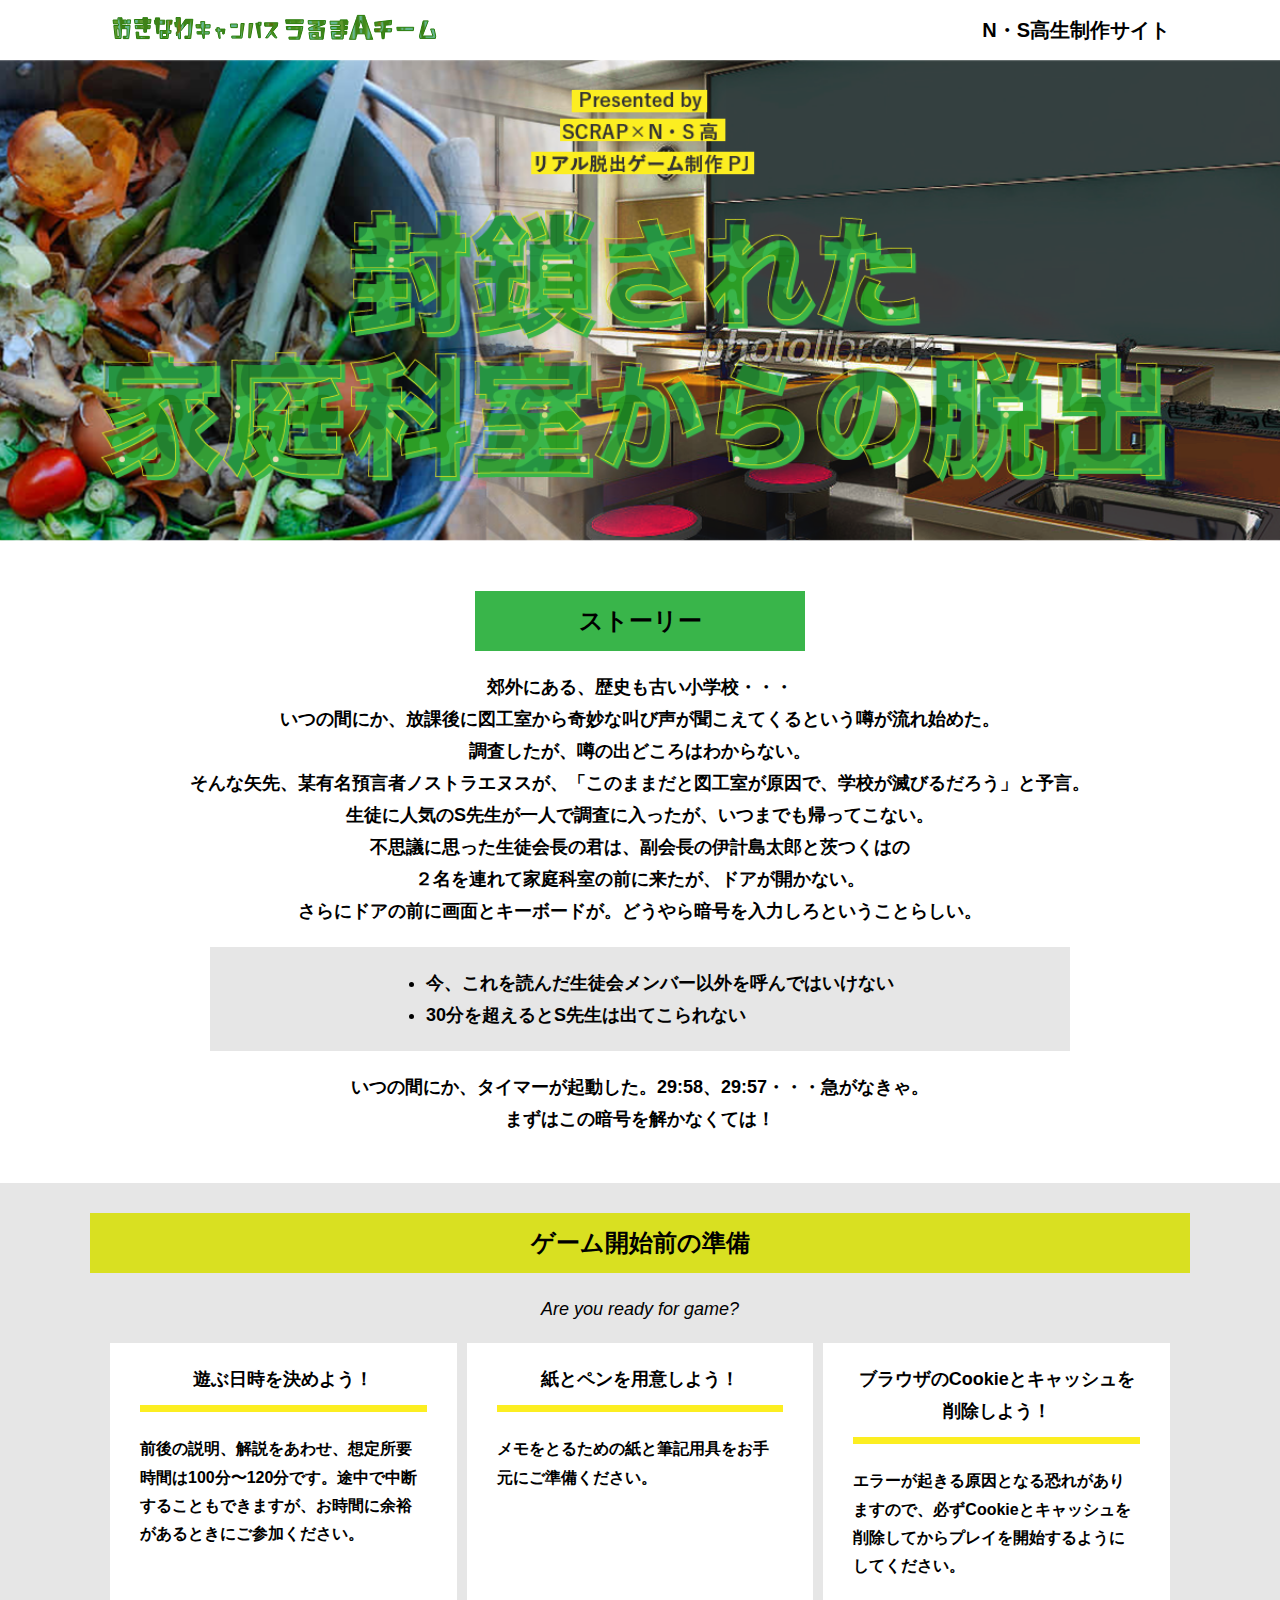
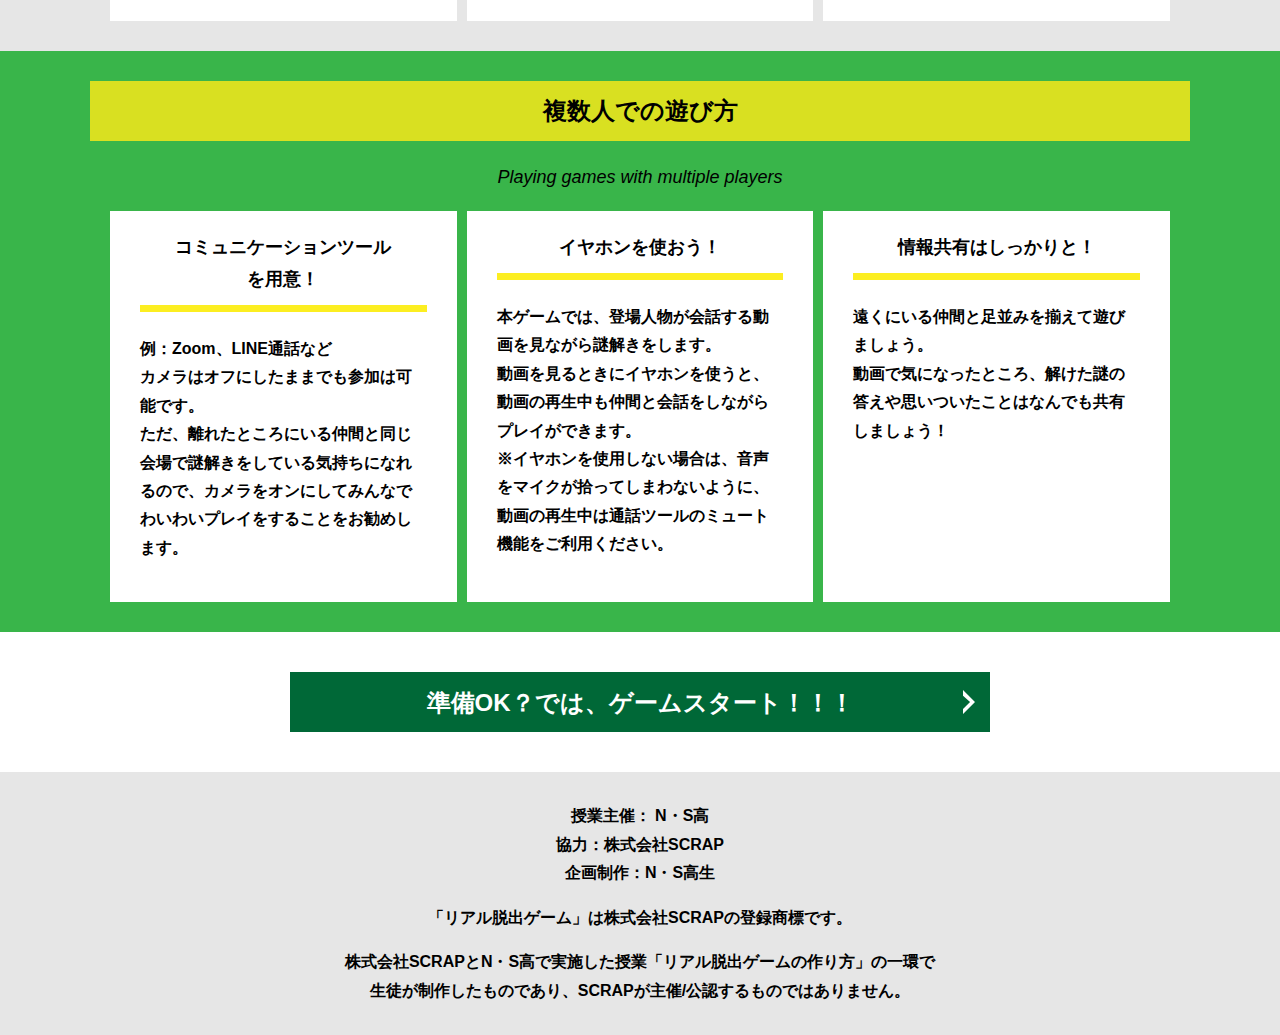
==== index.html @ eec05d44 "Update index.html" ====
<!DOCTYPE html>
<html lang="ja">
<head>
  <meta charset="UTF-8">
  <meta http-equiv="X-UA-Compatible" content="IE=edge">
  <meta name="viewport" content="width=device-width, initial-scale=1.0">
  <title>封鎖された家庭科室からの脱出 │ Project N</title>
  <link rel="stylesheet" href="assets/css/normalize.css">
  <link rel="stylesheet" href="assets/css/style.css">
</head>
<body>
  <svg width="0" height="0" class="hidden">
    <symbol xmlns="http://www.w3.org/2000/svg" viewBox="0 0 12.47 24.94" id="arrow" class="arrow_svg">
      <title>arrow</title>
      <polygon points="0 24.94 0 19.66 7.35 12.47 0 5.92 0 0 12.47 12.47 0 24.94"/>
    </symbol>
  </svg>
  <header class="header">
    <div class="container">
      <div class="header__logo"><img src="assets/images/logo.svg" alt="チームロゴ"></div>
      <div class="header__name">N・S高生制作サイト</div>
    </div>
  </header>
  <main class="main index-page">
    <!-- タイトルエリア　ここから -->
    <h1 class="main-title"><img src="assets/images/top-image.png" alt="Presented by SCRAP×N・S高リアル脱出ゲーム制作PJ 封鎖された家庭科室からの脱出"></h1>
    <!-- タイトルエリア　ここまで -->
    <section class="section section--story">
      <div class="container">
        <h2 class="section-title section-title--keycolor section-title--story">ストーリー</h2>
        <div class="story">
          <p class="text-center">郊外にある、歴史も古い小学校・・・<br>
            いつの間にか、放課後に図工室から奇妙な叫び声が聞こえてくるという噂が流れ始めた。<br>
            調査したが、噂の出どころはわからない。<br>
            そんな矢先、某有名預言者ノストラエヌスが、「このままだと図工室が原因で、学校が滅びるだろう」と予言。<br>
            生徒に人気のS先生が一人で調査に入ったが、いつまでも帰ってこない。<br>
            不思議に思った生徒会長の君は、副会長の伊計島太郎と茨つくはの<br>
            ２名を連れて家庭科室の前に来たが、ドアが開かない。<br>
            さらにドアの前に画面とキーボードが。どうやら暗号を入力しろということらしい。</p>
          <div class="story__note__outer bg-color--gray">
            <ul class="story__note">
              <li>今、これを読んだ生徒会メンバー以外を呼んではいけない</li>
              <li>30分を超えるとS先生は出てこられない</li>
            </ul>
          </div>
          <p class="text-center">いつの間にか、タイマーが起動した。29:58、29:57・・・急がなきゃ。<br>
            まずはこの暗号を解かなくては！</p>
        </div>
      </div>
    </section>
    <section class="section bg-color--gray">
      <div class="container">
        <h2 class="section-title">ゲーム開始前の準備</h2>
        <p class="font-eng text-center">Are you ready for game?</p>
        <!--
          class名"row"内のclass名"column"が横並びになります。
          改行する場合は以下のように追加してください。
          <div class="row">
            <div class="column">
              ～ 内容 ～
            </div>
          </div>
        -->
        <div class="row">
          <div class="column">
            <div class="card">
              <h3 class="card__title">遊ぶ日時を決めよう！</h3>
              <p class="card__content">前後の説明、解説をあわせ、想定所要時間は100分〜120分です。途中で中断することもできますが、お時間に余裕があるときにご参加ください。</p>
            </div>
          </div>
          <div class="column">
            <div class="card">
              <h3 class="card__title">紙とペンを用意しよう！</h3>
              <p class="card__content">メモをとるための紙と筆記用具をお手元にご準備ください。</p>
            </div>
          </div>
          <div class="column">
            <div class="card">
              <h3 class="card__title">ブラウザのCookieとキャッシュを<br>削除しよう！</h3>
              <p class="card__content">エラーが起きる原因となる恐れがありますので、必ずCookieとキャッシュを削除してからプレイを開始するようにしてください。</p>
            </div>
          </div>
        </div>
      </div>
    </section>
    <section class="section bg-color--keycolor">
      <div class="container">
        <h2 class="section-title">複数人での遊び方</h2>
        <p class="font-eng text-center">Playing games with multiple players</p>
        <div class="row">
          <div class="column">
            <div class="card">
              <h3 class="card__title">コミュニケーションツール<br>を用意！</h3>
              <p class="card__content">例：Zoom、LINE通話など<br>
                カメラはオフにしたままでも参加は可能です。<br>
                ただ、離れたところにいる仲間と同じ会場で謎解きをしている気持ちになれるので、カメラをオンにしてみんなでわいわいプレイをすることをお勧めします。</p>
            </div>
          </div>
          <div class="column">
            <div class="card">
              <h3 class="card__title">イヤホンを使おう！</h3>
              <p class="card__content">本ゲームでは、登場人物が会話する動画を見ながら謎解きをします。<br>
                動画を見るときにイヤホンを使うと、動画の再生中も仲間と会話をしながらプレイができます。<br>
                ※イヤホンを使用しない場合は、音声をマイクが拾ってしまわないように、動画の再生中は通話ツールのミュート機能をご利用ください。</p>
            </div>
          </div>
          <div class="column">
            <div class="card">
              <h3 class="card__title">情報共有はしっかりと！</h3>
              <p class="card__content">遠くにいる仲間と足並みを揃えて遊びましょう。<br>
                動画で気になったところ、解けた謎の答えや思いついたことはなんでも共有しましょう！</p>
            </div>
          </div>
        </div>
      </div>
    </section>
    <section class="section">
      <div class="container">
        <a class="btn" href="main.html">準備OK？では、ゲームスタート！！！<svg class="btn__arrow"><use xlink:href="#arrow"></use></svg></a>
      </div>
    </section>
  </main>
  <footer class="footer section bg-color--gray">
    <div class="container">
      <p class="text-center">授業主催： N・S高<br>協力：株式会社SCRAP<br>企画制作：N・S高生</p>
      <p class="text-center">「リアル脱出ゲーム」は株式会社SCRAPの登録商標です。</p>
      <p class="text-center">株式会社SCRAPとN・S高で実施した授業「リアル脱出ゲームの作り方」の一環で<br>生徒が制作したものであり、SCRAPが主催/公認するものではありません。</p>
    </div>
  </footer>
</body>
</html>
---- assets/css/style.css ----
@charset "UTF-8";
/****************************
 * 共通CSSのテンプレートです。
*****************************/
*,
*::before,
*::after {
  -webkit-box-sizing: border-box;
          box-sizing: border-box;
}

html {
  font-size: 18px;
  -webkit-box-sizing: border-box;
          box-sizing: border-box;
}

body {
  overflow-x: hidden;
  font-family: "游ゴシック体", "Yu Gothic", YuGothic, "ヒラギノ角ゴ Pro", "Hiragino Kaku Gothic Pro", "メイリオ", "Meiryo", sans-serif;
  font-size: 18px;
  line-height: 1.77778;
  font-weight: bold;
  text-decoration: none;
  border: none;
  list-style: none;
  color: #000;
  margin: 0;
}

img {
  width: 100%;
}

figure {
  margin: 0;
}

figcaption {
  margin-top: 30px;
  font-size: 14px;
}

@media screen and (max-width: 767px) {
  figcaption {
    font-size: 13px;
  }
}

input[type=text] {
  font-size: 18px;
  border: none;
  padding: 25px 35px;
  display: block;
  margin: 0 auto;
  max-width: 580px;
  width: 100%;
}

::-webkit-input-placeholder {
  color: #999;
}

:-ms-input-placeholder {
  color: #999;
}

::-ms-input-placeholder {
  color: #999;
}

::placeholder {
  color: #999;
}

button {
  cursor: pointer;
  display: block;
  border: none;
  margin: 0 auto;
  background-color: #006837;
  color: #fff;
  width: 287px;
  height: 55px;
}

/*******************
* Layout
*******************/
.section {
  padding-top: 30px;
  padding-bottom: 30px;
}

.section--clear {
  /* ステージクリア画面 */
  position: fixed;
  display: none;
  /* 読み込み時に一瞬表示されるのを防ぐ */
  -webkit-box-pack: center;
      -ms-flex-pack: center;
          justify-content: center;
  -webkit-box-align: center;
      -ms-flex-align: center;
          align-items: center;
  top: 0;
  bottom: 0;
  left: 0;
  right: 0;
  z-index: 200;
}

.section--clear.isClear {
  display: -webkit-box;
  display: -ms-flexbox;
  display: flex;
}

.container {
  width: 1100px;
  padding-left: 20px;
  padding-right: 20px;
  margin: 0 auto;
}

@media screen and (max-width: 1100px) {
  .container {
    width: calc(100% - 40px);
  }
}

.row {
  display: -webkit-box;
  display: -ms-flexbox;
  display: flex;
  -ms-flex-line-pack: stretch;
      align-content: stretch;
  gap: 10px;
}

.row + .row {
  margin-top: 20px;
}

.column {
  width: 100%;
}

.card {
  background-color: #fff;
  margin-bottom: 20px;
  height: 100%;
}

.card__title {
  font-size: 18px;
  text-align: center;
  margin: 0;
  padding: 20px 30px;
  position: relative;
  cursor: pointer;
}

.card__content {
  -webkit-transition: all 0.3s;
  transition: all 0.3s;
  font-size: 16px;
  padding: 20px 30px;
  margin: 0;
  position: relative;
}

.card__content::before {
  display: block;
  content: '';
  width: calc(100% - 60px);
  height: 7px;
  background-color: #fcee21;
  position: absolute;
  top: -10px;
  left: 30px;
}

.hint-page .card {
  height: auto;
}

.hint-page .card__content {
  display: none;
  text-align: center;
}

.hint-page .card__arrow {
  position: absolute;
  top: calc(50% - 12px);
  right: 45px;
  -webkit-transform: rotate(90deg);
          transform: rotate(90deg);
  -webkit-transition: all 0.3s;
  transition: all 0.3s;
  fill: #009245;
  width: 12px;
  height: 24px;
}

.hint-page .card.is-open .card__content {
  display: block;
}

.hint-page .card.is-open .card__arrow {
  -webkit-transform: rotate(-90deg);
          transform: rotate(-90deg);
}

.box {
  padding: 35px 30px;
}

.youtube {
  position: relative;
  width: 100%;
  padding-top: 56.25%;
}

.youtube iframe {
  position: absolute;
  top: 0;
  left: 0;
  width: 100%;
  height: 100%;
}

.youtube__container {
  max-width: 800px;
  margin: 0 auto;
}

/*********************
* Color
*********************/
.bg-color--keycolor {
  background-color: #39b54a;
}

.bg-color--subcolor {
  background-color: #d9e021;
}

.bg-color--gray {
  background-color: #e6e6e6;
}

/*********************
* title
**********************/
.main-title {
  margin: 0;
}

.sub-title {
  text-align: center;
  font-size: 18px;
  line-height: 1.66667;
}

.sub-title__bg {
  background-color: #fcee21;
  padding-left: 1rem;
  padding-right: 1rem;
}

.section-title {
  font-size: 24px;
  line-height: 1.75;
  text-align: center;
  padding: 9px 20px;
  background-color: #d9e021;
  margin: 0 -20px 20px -20px;
}

.section-title__stage {
  display: inline-block;
  margin-right: 2rem;
}

.section-title--keycolorlight {
  background-color: #8cc63f;
}

.section-title--keycolorlight .section-title__stage {
  color: #fff;
}

.section-title--keycolor {
  background-color: #39b54a;
}

.section-title--story {
  width: 330px;
  margin: 0 auto 20px;
}

.section-title--border {
  position: relative;
  font-size: 30px;
  text-align: center;
  line-height: 1.06667;
  margin: 0;
  padding-bottom: 15px;
  color: #006837;
}

.section-title--border::after {
  position: absolute;
  bottom: 0;
  left: calc(50% - 95px);
  display: block;
  content: '';
  background-color: #fff;
  height: 2.6px;
  width: 190px;
}

/******************
* text
******************/
.font-eng {
  font-style: italic;
  font-weight: normal;
}

/*************************
* Button
*************************/
.btn {
  display: block;
  text-decoration: none;
  cursor: pointer;
  background-color: #006837;
  color: #fff;
  font-size: 24px;
  line-height: 1.54167;
  text-align: center;
  padding: 11.5px;
  width: calc(100% - 40px);
  max-width: 700px;
  margin: 10px auto;
  position: relative;
}

.btn:hover {
  opacity: 0.7;
}

.btn__arrow {
  position: absolute;
  top: calc(50% - 12px);
  right: 15px;
  fill: #fff;
  width: 12px;
  height: 24px;
}

/****************
* header
*****************/
.header {
  background-color: #fff;
  height: 60px;
}

.header .container {
  display: -webkit-box;
  display: -ms-flexbox;
  display: flex;
  -webkit-box-pack: justify;
      -ms-flex-pack: justify;
          justify-content: space-between;
  -webkit-box-align: center;
      -ms-flex-align: center;
          align-items: center;
  height: 100%;
}

.header__logo {
  width: 330px;
  height: 42px;
}

.header__name {
  font-size: 20px;
  line-height: 1.1;
}

.footer {
  font-size: 16px;
}

.footer p:first-child {
  margin-top: 0;
}

.footer p:last-child {
  margin-bottom: 0;
}

/********************
* main
********************/
.story__note {
  margin: 0;
}

.story__note__outer {
  width: 860px;
  display: -webkit-box;
  display: -ms-flexbox;
  display: flex;
  padding: 20px;
  margin: 20px auto;
  -webkit-box-pack: center;
      -ms-flex-pack: center;
          justify-content: center;
}

@media screen and (max-width: 940px) {
  .story__note__outer {
    width: 100%;
  }
}

.stage-column__container + .stage-column__container {
  border-top: 2px solid #fff;
}

.answer {
  font-size: 18px;
  margin-bottom: 20px;
  line-height: 80px;
  word-spacing: 20px;
}

.err-message {
  color: #c1272d;
  font-size: 18px;
  text-align: center;
}

.link-hint {
  text-align: center;
  display: block;
  margin-top: 20px;
}

.clear-message {
  background-color: #d9e021;
  padding: 30px 30px 60px;
  position: relative;
}

.clear-message__title {
  position: relative;
  display: block;
  text-align: center;
  color: #006837;
  font-size: 30px;
  padding-bottom: 10px;
  margin-bottom: 35px;
}

.clear-message__title::after {
  content: '';
  position: absolute;
  display: block;
  width: 183px;
  height: 2px;
  background-color: #fff;
  bottom: 0;
  left: calc(50% - (183px/2));
}

.clear-message__content {
  text-align: center;
}

.clear-message__btn {
  position: absolute;
  bottom: -30px;
  left: calc(50% - 144px);
  width: 288px;
  margin: 0;
}

/********************
* Utility
********************/
.text-center {
  text-align: center;
}

.text-left {
  text-align: left;
}

.text-right {
  text-align: right;
}

.hidden {
  display: none;
}
/*# sourceMappingURL=style.css.map */
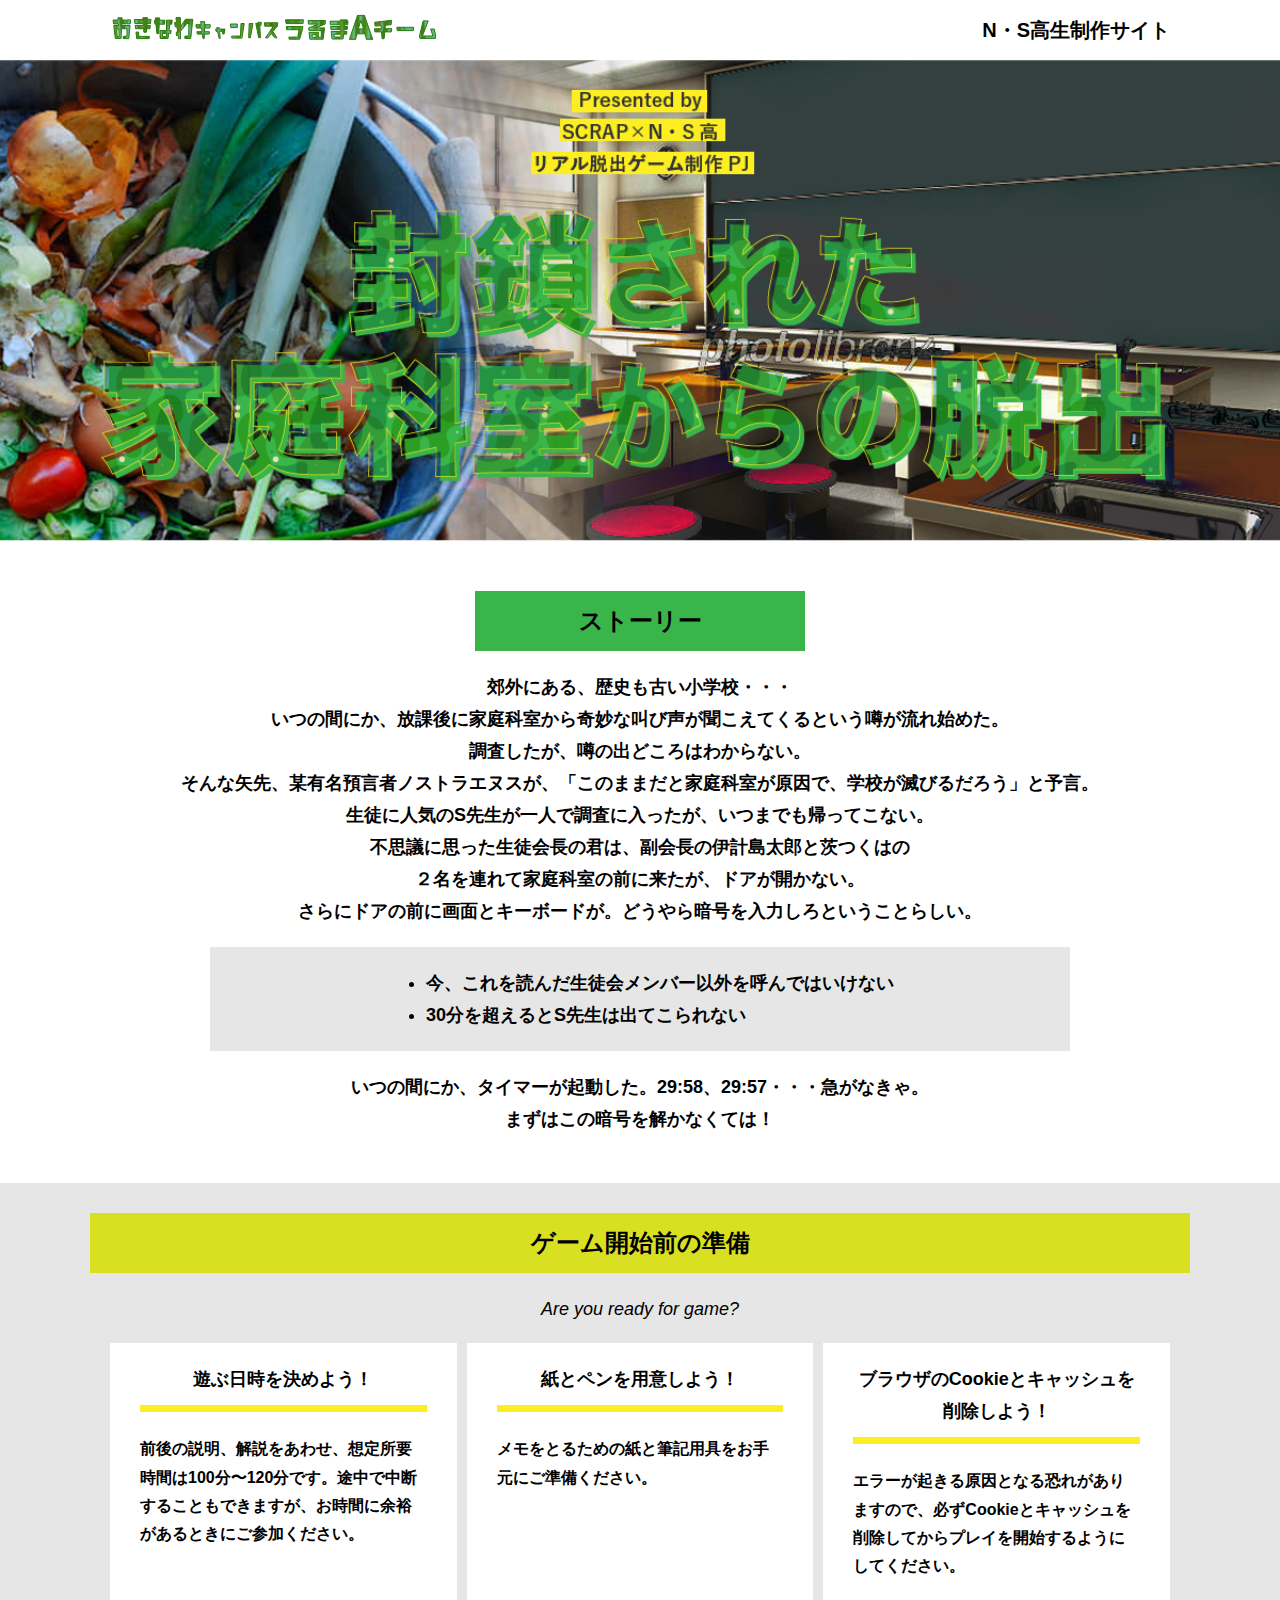
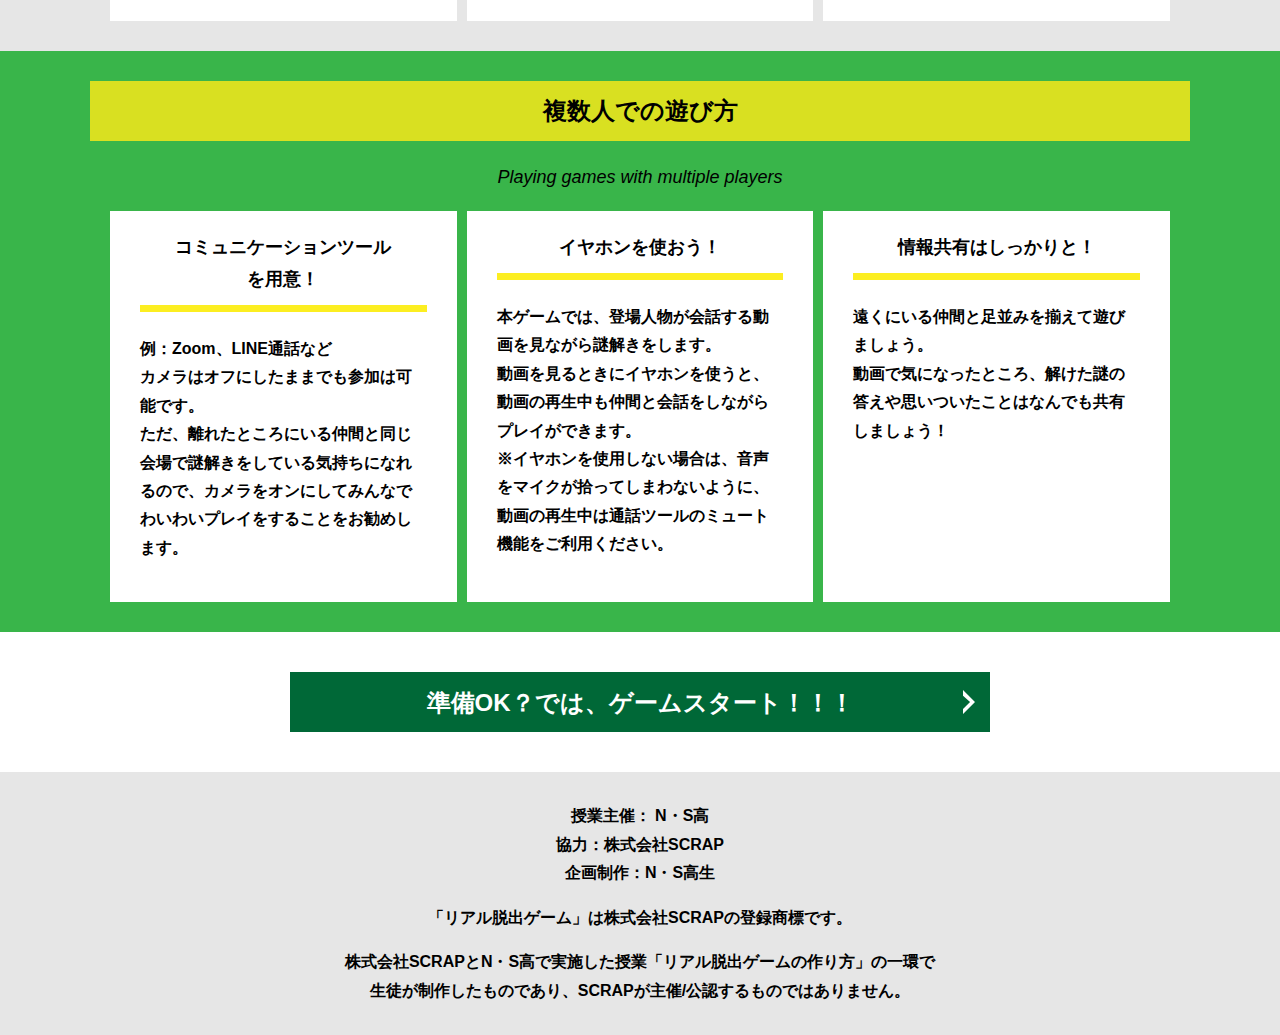
==== commit 5eb6c4a2: "Update index.html" ====
--- a/index.html
+++ b/index.html
@@ -4,7 +4,7 @@
   <meta charset="UTF-8">
   <meta http-equiv="X-UA-Compatible" content="IE=edge">
   <meta name="viewport" content="width=device-width, initial-scale=1.0">
-  <title>封鎖された家庭科室からの脱出 │ Project N</title>
+  <title>封鎖された家庭科室からの脱出 〜君は迷館の鍵を見つけられるのか〜│ Project N</title>
   <link rel="stylesheet" href="assets/css/normalize.css">
   <link rel="stylesheet" href="assets/css/style.css">
 </head>
@@ -30,9 +30,9 @@
         <h2 class="section-title section-title--keycolor section-title--story">ストーリー</h2>
         <div class="story">
           <p class="text-center">郊外にある、歴史も古い小学校・・・<br>
-            いつの間にか、放課後に図工室から奇妙な叫び声が聞こえてくるという噂が流れ始めた。<br>
+            いつの間にか、放課後に家庭科室から奇妙な叫び声が聞こえてくるという噂が流れ始めた。<br>
             調査したが、噂の出どころはわからない。<br>
-            そんな矢先、某有名預言者ノストラエヌスが、「このままだと図工室が原因で、学校が滅びるだろう」と予言。<br>
+            そんな矢先、某有名預言者ノストラエヌスが、「このままだと家庭科室が原因で、学校が滅びるだろう」と予言。<br>
             生徒に人気のS先生が一人で調査に入ったが、いつまでも帰ってこない。<br>
             不思議に思った生徒会長の君は、副会長の伊計島太郎と茨つくはの<br>
             ２名を連れて家庭科室の前に来たが、ドアが開かない。<br>
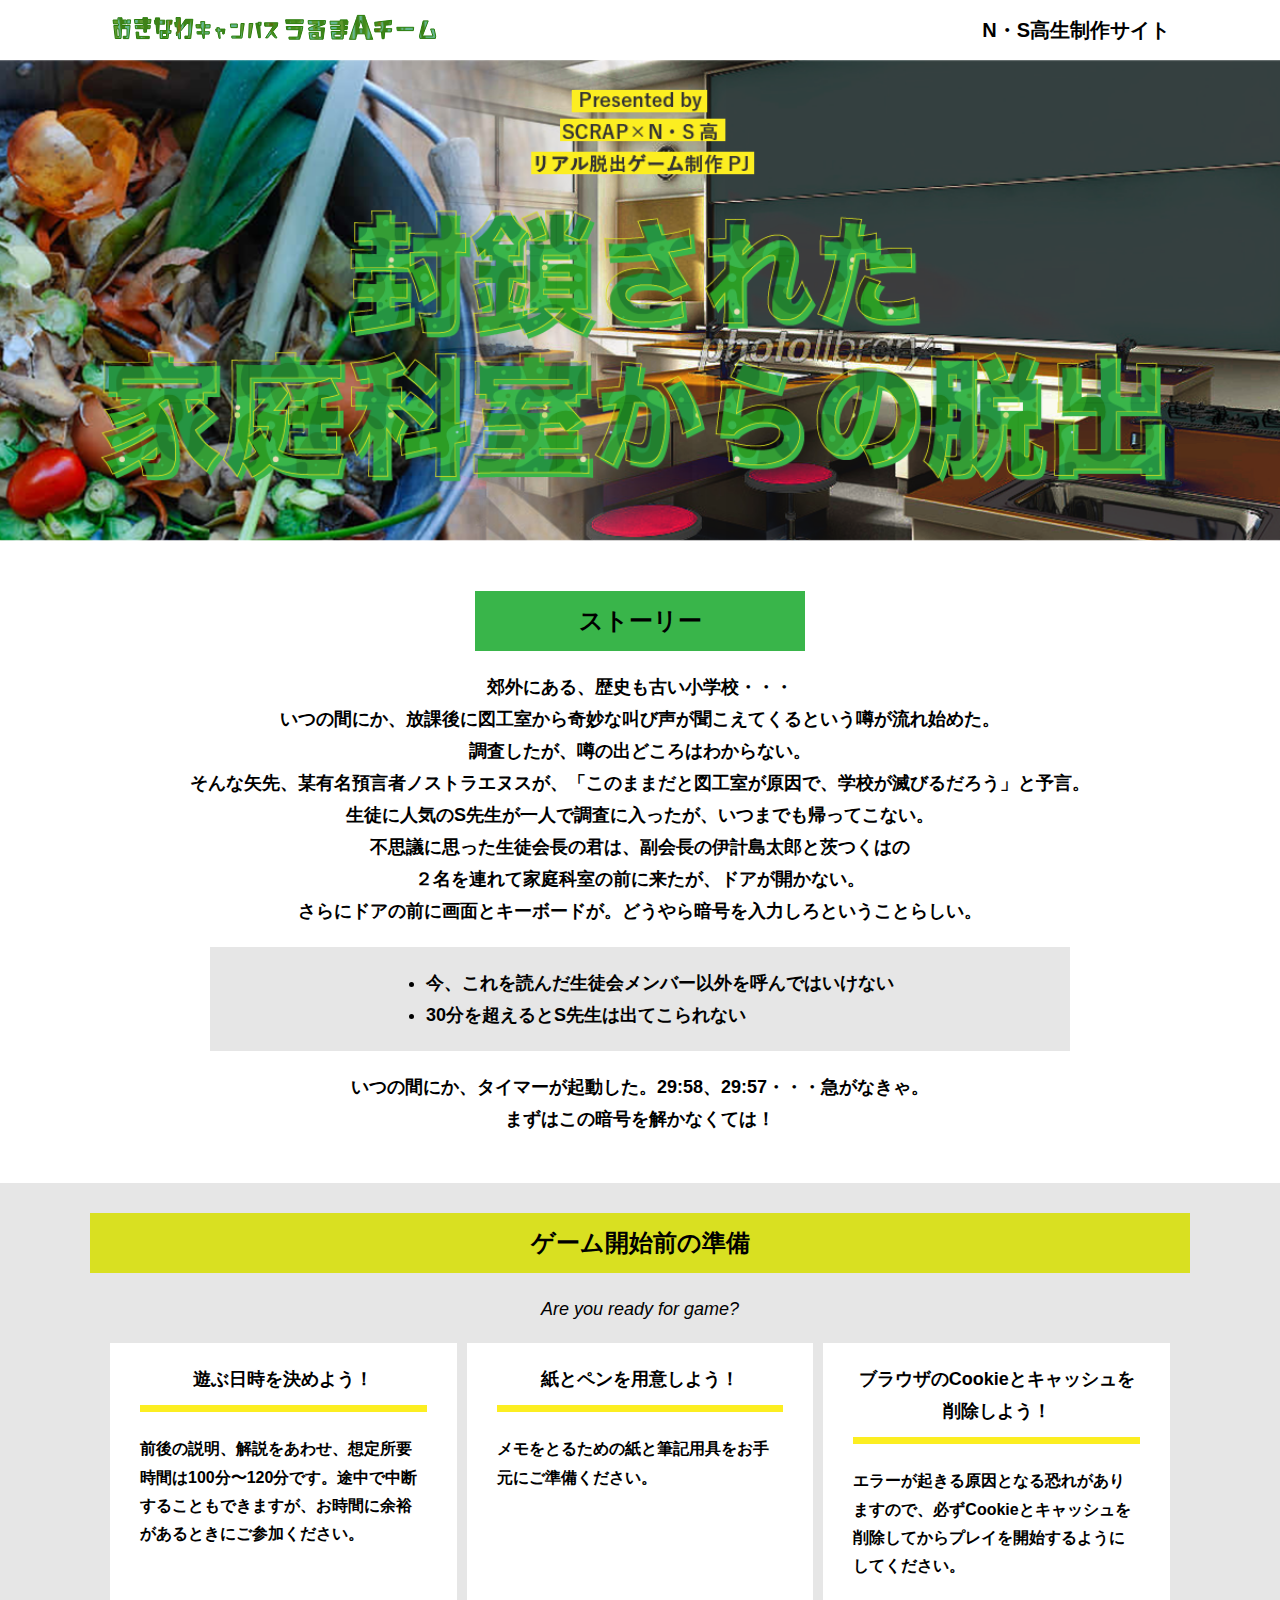
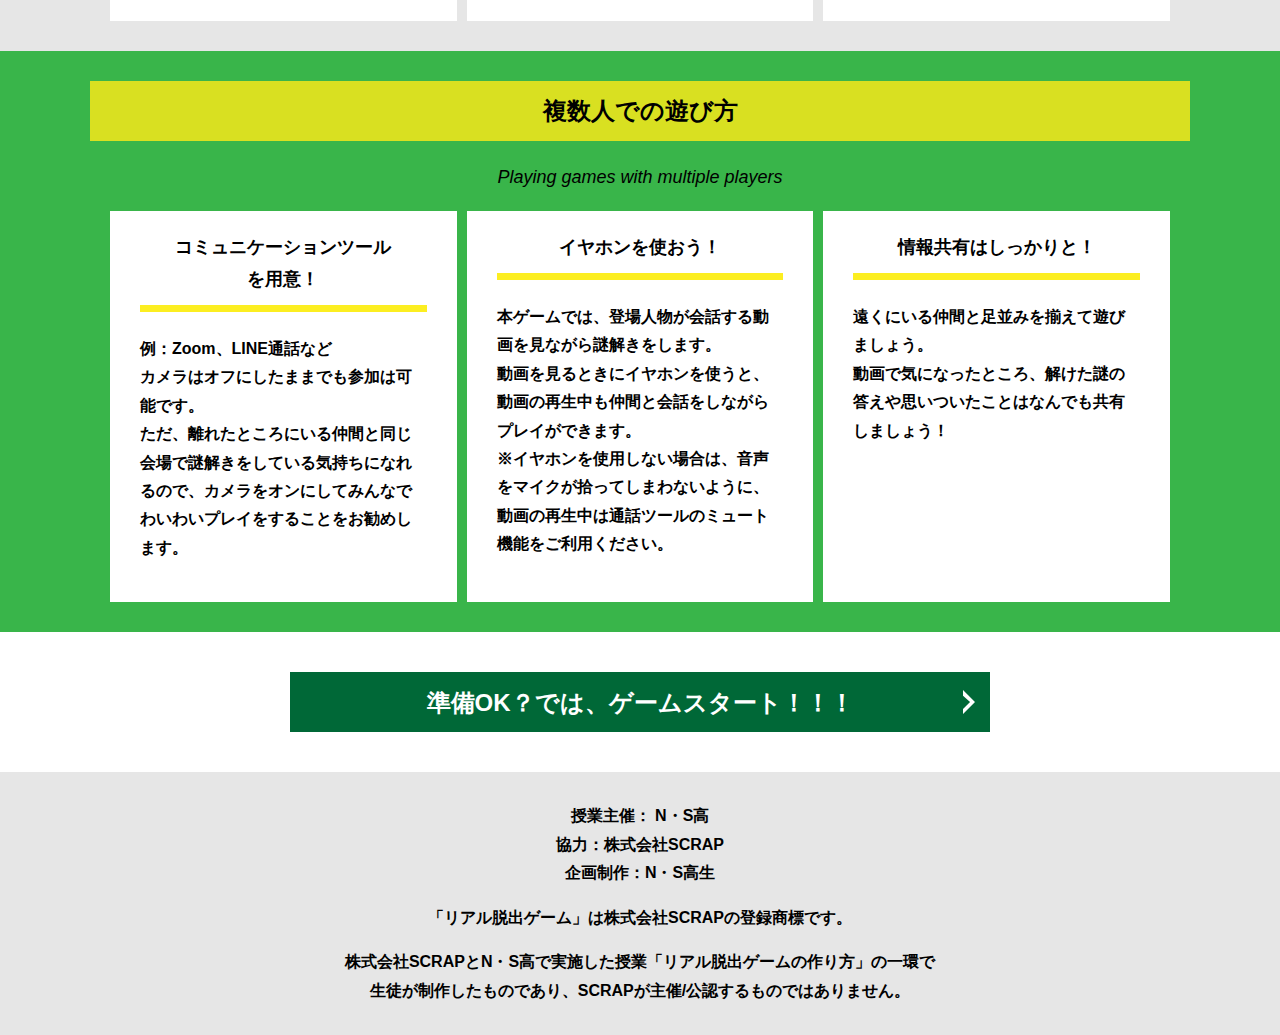
==== commit 5bda4708: "Merge eec05d448a0871841157f2f4bde067b54e01c920 into 6df5263f53cc05983e4c255c4cd3d40957848276" ====
--- a/index.html
+++ b/index.html
@@ -4,7 +4,7 @@
   <meta charset="UTF-8">
   <meta http-equiv="X-UA-Compatible" content="IE=edge">
   <meta name="viewport" content="width=device-width, initial-scale=1.0">
-  <title>封鎖された家庭科室からの脱出 〜君は迷館の鍵を見つけられるのか〜│ Project N</title>
+  <title>洋館からの脱出 〜君は迷館の鍵を見つけられるのか〜│ Project N</title>
   <link rel="stylesheet" href="assets/css/normalize.css">
   <link rel="stylesheet" href="assets/css/style.css">
 </head>
@@ -30,9 +30,9 @@
         <h2 class="section-title section-title--keycolor section-title--story">ストーリー</h2>
         <div class="story">
           <p class="text-center">郊外にある、歴史も古い小学校・・・<br>
-            いつの間にか、放課後に家庭科室から奇妙な叫び声が聞こえてくるという噂が流れ始めた。<br>
+            いつの間にか、放課後に図工室から奇妙な叫び声が聞こえてくるという噂が流れ始めた。<br>
             調査したが、噂の出どころはわからない。<br>
-            そんな矢先、某有名預言者ノストラエヌスが、「このままだと家庭科室が原因で、学校が滅びるだろう」と予言。<br>
+            そんな矢先、某有名預言者ノストラエヌスが、「このままだと図工室が原因で、学校が滅びるだろう」と予言。<br>
             生徒に人気のS先生が一人で調査に入ったが、いつまでも帰ってこない。<br>
             不思議に思った生徒会長の君は、副会長の伊計島太郎と茨つくはの<br>
             ２名を連れて家庭科室の前に来たが、ドアが開かない。<br>
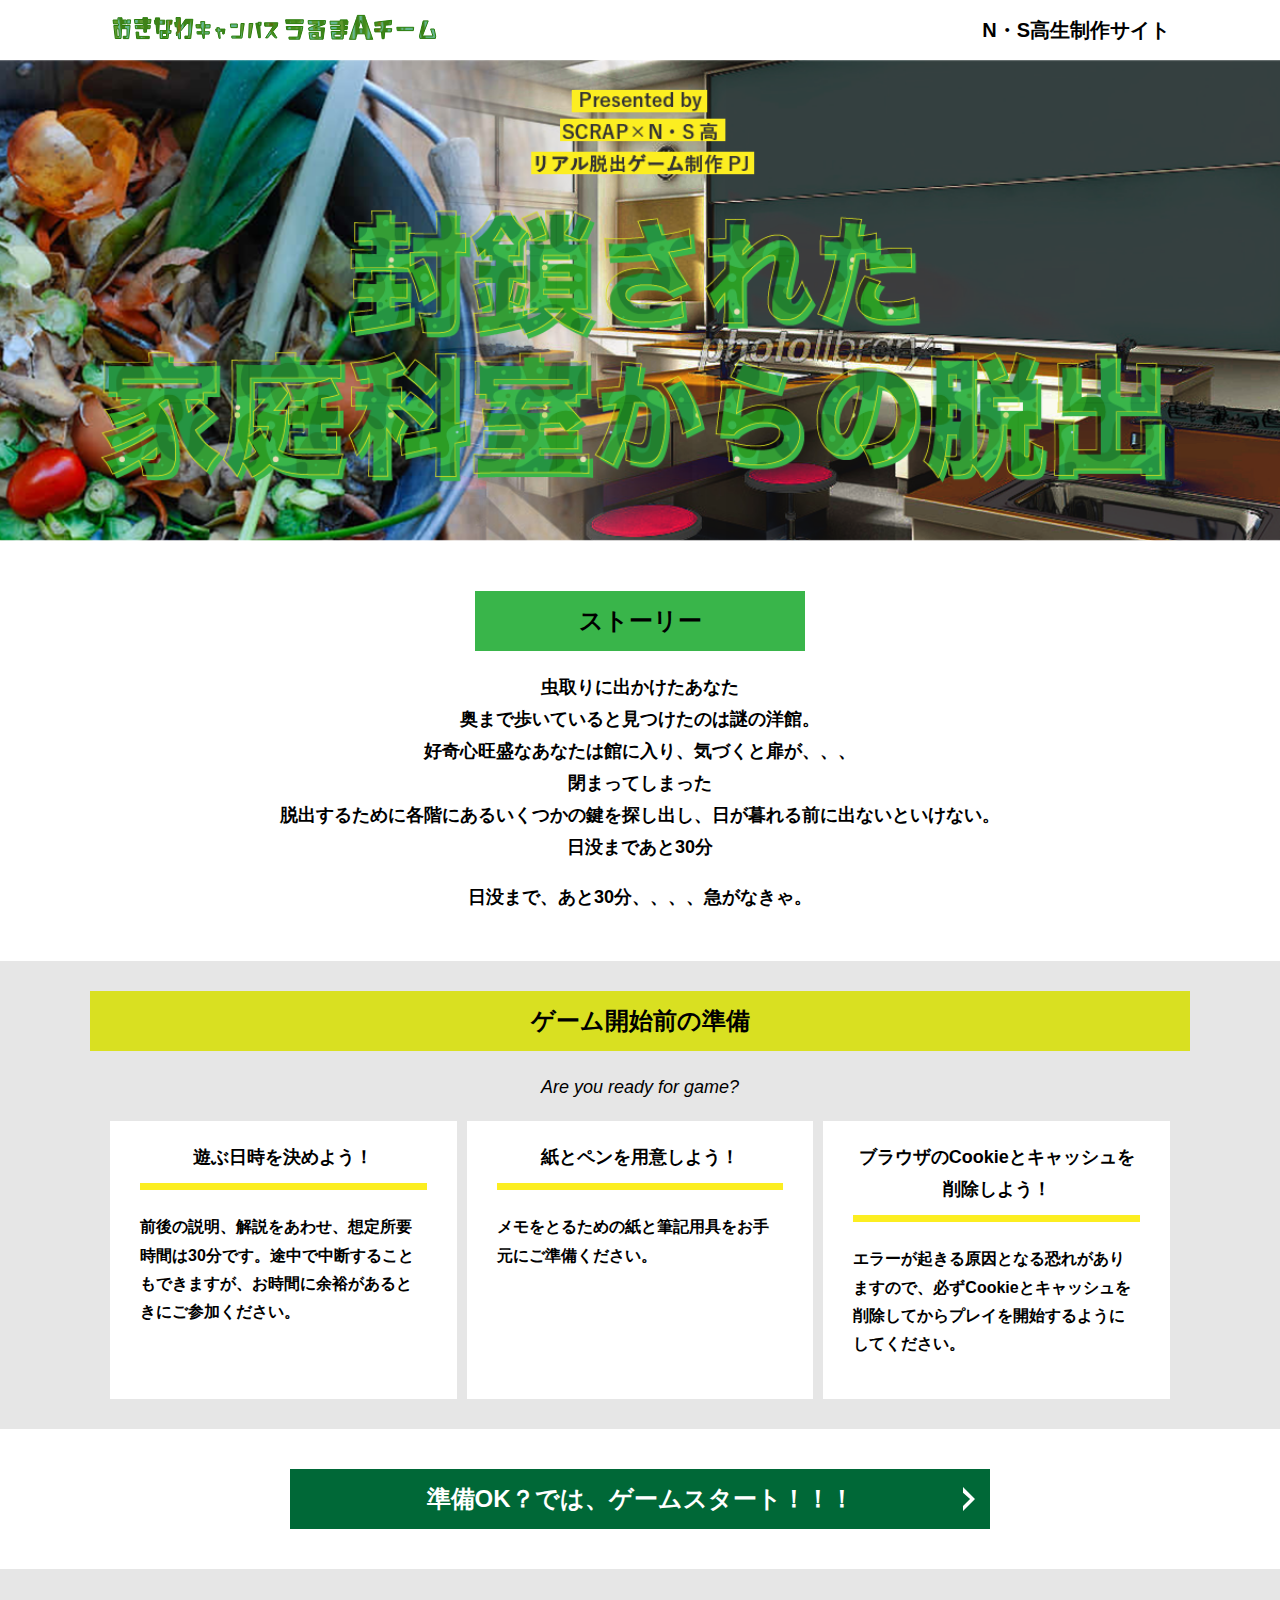
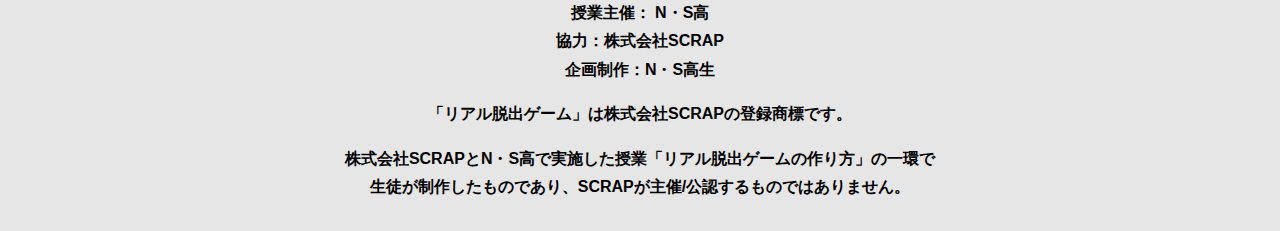
==== commit ee7326cd: "Update index.html" ====
--- a/index.html
+++ b/index.html
@@ -4,7 +4,7 @@
   <meta charset="UTF-8">
   <meta http-equiv="X-UA-Compatible" content="IE=edge">
   <meta name="viewport" content="width=device-width, initial-scale=1.0">
-  <title>洋館からの脱出 〜君は迷館の鍵を見つけられるのか〜│ Project N</title>
+  <title>洋館からの脱出 │ Project N</title>
   <link rel="stylesheet" href="assets/css/normalize.css">
   <link rel="stylesheet" href="assets/css/style.css">
 </head>
@@ -23,28 +23,23 @@
   </header>
   <main class="main index-page">
     <!-- タイトルエリア　ここから -->
-    <h1 class="main-title"><img src="assets/images/top-image.png" alt="Presented by SCRAP×N・S高リアル脱出ゲーム制作PJ 封鎖された家庭科室からの脱出"></h1>
+    <h1 class="main-title"><img src="assets/images/top-image.png" alt="Presented by SCRAP×N・S高リアル脱出ゲーム制作PJ 洋館からの脱出"></h1>
     <!-- タイトルエリア　ここまで -->
     <section class="section section--story">
       <div class="container">
         <h2 class="section-title section-title--keycolor section-title--story">ストーリー</h2>
         <div class="story">
-          <p class="text-center">郊外にある、歴史も古い小学校・・・<br>
-            いつの間にか、放課後に図工室から奇妙な叫び声が聞こえてくるという噂が流れ始めた。<br>
-            調査したが、噂の出どころはわからない。<br>
-            そんな矢先、某有名預言者ノストラエヌスが、「このままだと図工室が原因で、学校が滅びるだろう」と予言。<br>
-            生徒に人気のS先生が一人で調査に入ったが、いつまでも帰ってこない。<br>
-            不思議に思った生徒会長の君は、副会長の伊計島太郎と茨つくはの<br>
-            ２名を連れて家庭科室の前に来たが、ドアが開かない。<br>
-            さらにドアの前に画面とキーボードが。どうやら暗号を入力しろということらしい。</p>
-          <div class="story__note__outer bg-color--gray">
+          <p class="text-center">虫取りに出かけたあなた<br>
+            奥まで歩いていると見つけたのは謎の洋館。<br>
+            好奇心旺盛なあなたは館に入り、気づくと扉が、、、<br>
+            閉まってしまった<br>
+            脱出するために各階にあるいくつかの鍵を探し出し、日が暮れる前に出ないといけない。<br>
+            日没まであと30分　</p>
+          
             <ul class="story__note">
-              <li>今、これを読んだ生徒会メンバー以外を呼んではいけない</li>
-              <li>30分を超えるとS先生は出てこられない</li>
-            </ul>
+         
           </div>
-          <p class="text-center">いつの間にか、タイマーが起動した。29:58、29:57・・・急がなきゃ。<br>
-            まずはこの暗号を解かなくては！</p>
+          <p class="text-center">日没まで、あと30分、、、、急がなきゃ。<br>           
         </div>
       </div>
     </section>
@@ -65,7 +60,7 @@
           <div class="column">
             <div class="card">
               <h3 class="card__title">遊ぶ日時を決めよう！</h3>
-              <p class="card__content">前後の説明、解説をあわせ、想定所要時間は100分〜120分です。途中で中断することもできますが、お時間に余裕があるときにご参加ください。</p>
+              <p class="card__content">前後の説明、解説をあわせ、想定所要時間は30分です。途中で中断することもできますが、お時間に余裕があるときにご参加ください。</p>
             </div>
           </div>
           <div class="column">
@@ -78,37 +73,7 @@
             <div class="card">
               <h3 class="card__title">ブラウザのCookieとキャッシュを<br>削除しよう！</h3>
               <p class="card__content">エラーが起きる原因となる恐れがありますので、必ずCookieとキャッシュを削除してからプレイを開始するようにしてください。</p>
-            </div>
-          </div>
-        </div>
-      </div>
-    </section>
-    <section class="section bg-color--keycolor">
-      <div class="container">
-        <h2 class="section-title">複数人での遊び方</h2>
-        <p class="font-eng text-center">Playing games with multiple players</p>
-        <div class="row">
-          <div class="column">
-            <div class="card">
-              <h3 class="card__title">コミュニケーションツール<br>を用意！</h3>
-              <p class="card__content">例：Zoom、LINE通話など<br>
-                カメラはオフにしたままでも参加は可能です。<br>
-                ただ、離れたところにいる仲間と同じ会場で謎解きをしている気持ちになれるので、カメラをオンにしてみんなでわいわいプレイをすることをお勧めします。</p>
-            </div>
-          </div>
-          <div class="column">
-            <div class="card">
-              <h3 class="card__title">イヤホンを使おう！</h3>
-              <p class="card__content">本ゲームでは、登場人物が会話する動画を見ながら謎解きをします。<br>
-                動画を見るときにイヤホンを使うと、動画の再生中も仲間と会話をしながらプレイができます。<br>
-                ※イヤホンを使用しない場合は、音声をマイクが拾ってしまわないように、動画の再生中は通話ツールのミュート機能をご利用ください。</p>
-            </div>
-          </div>
-          <div class="column">
-            <div class="card">
-              <h3 class="card__title">情報共有はしっかりと！</h3>
-              <p class="card__content">遠くにいる仲間と足並みを揃えて遊びましょう。<br>
-                動画で気になったところ、解けた謎の答えや思いついたことはなんでも共有しましょう！</p>
+          
             </div>
           </div>
         </div>
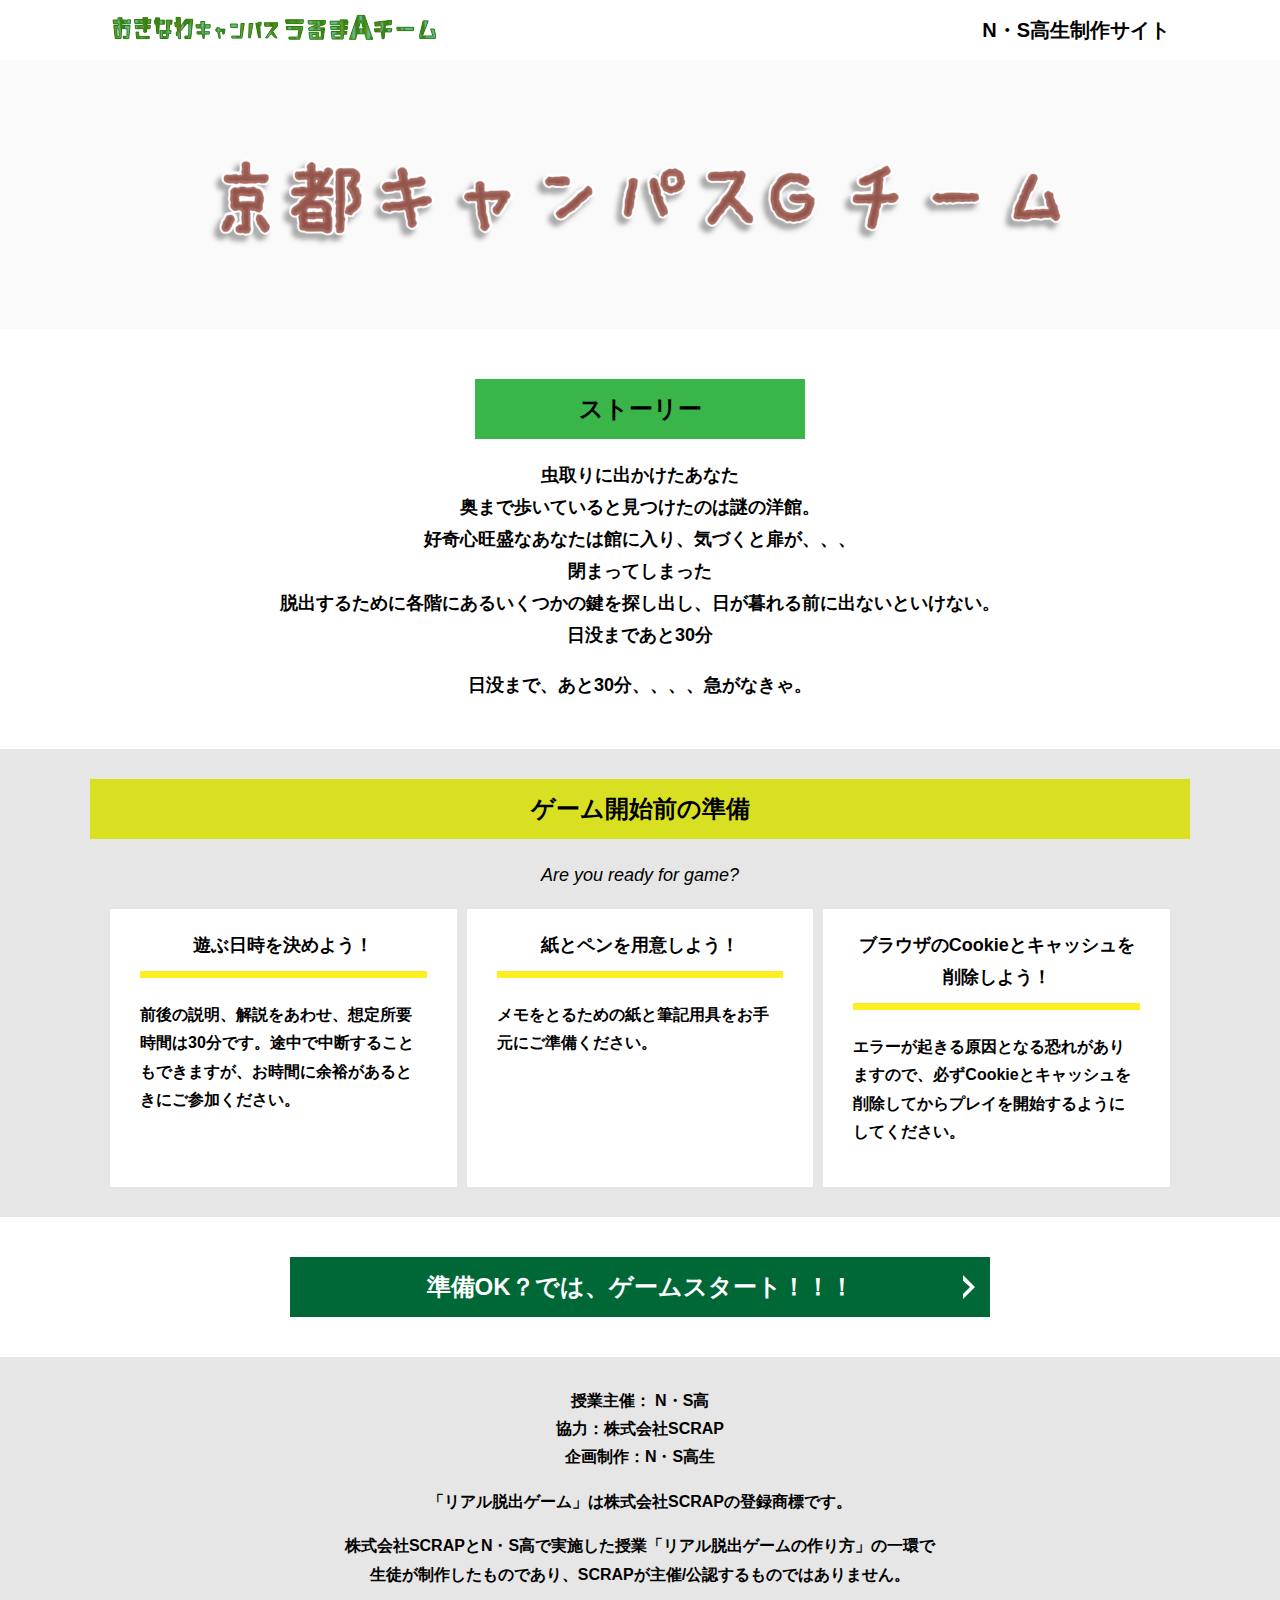
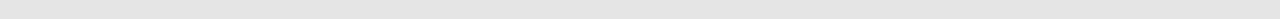
==== commit 298251ae: "Update index.html" ====
--- a/index.html
+++ b/index.html
@@ -23,7 +23,7 @@
   </header>
   <main class="main index-page">
     <!-- タイトルエリア　ここから -->
-    <h1 class="main-title"><img src="assets/images/top-image.png" alt="Presented by SCRAP×N・S高リアル脱出ゲーム制作PJ 洋館からの脱出"></h1>
+    <h1 class="main-title"><img src="assets/images/チームロゴ.png" alt="Presented by SCRAP×N・S高リアル脱出ゲーム制作PJ 洋館からの脱出"></h1>
     <!-- タイトルエリア　ここまで -->
     <section class="section section--story">
       <div class="container">
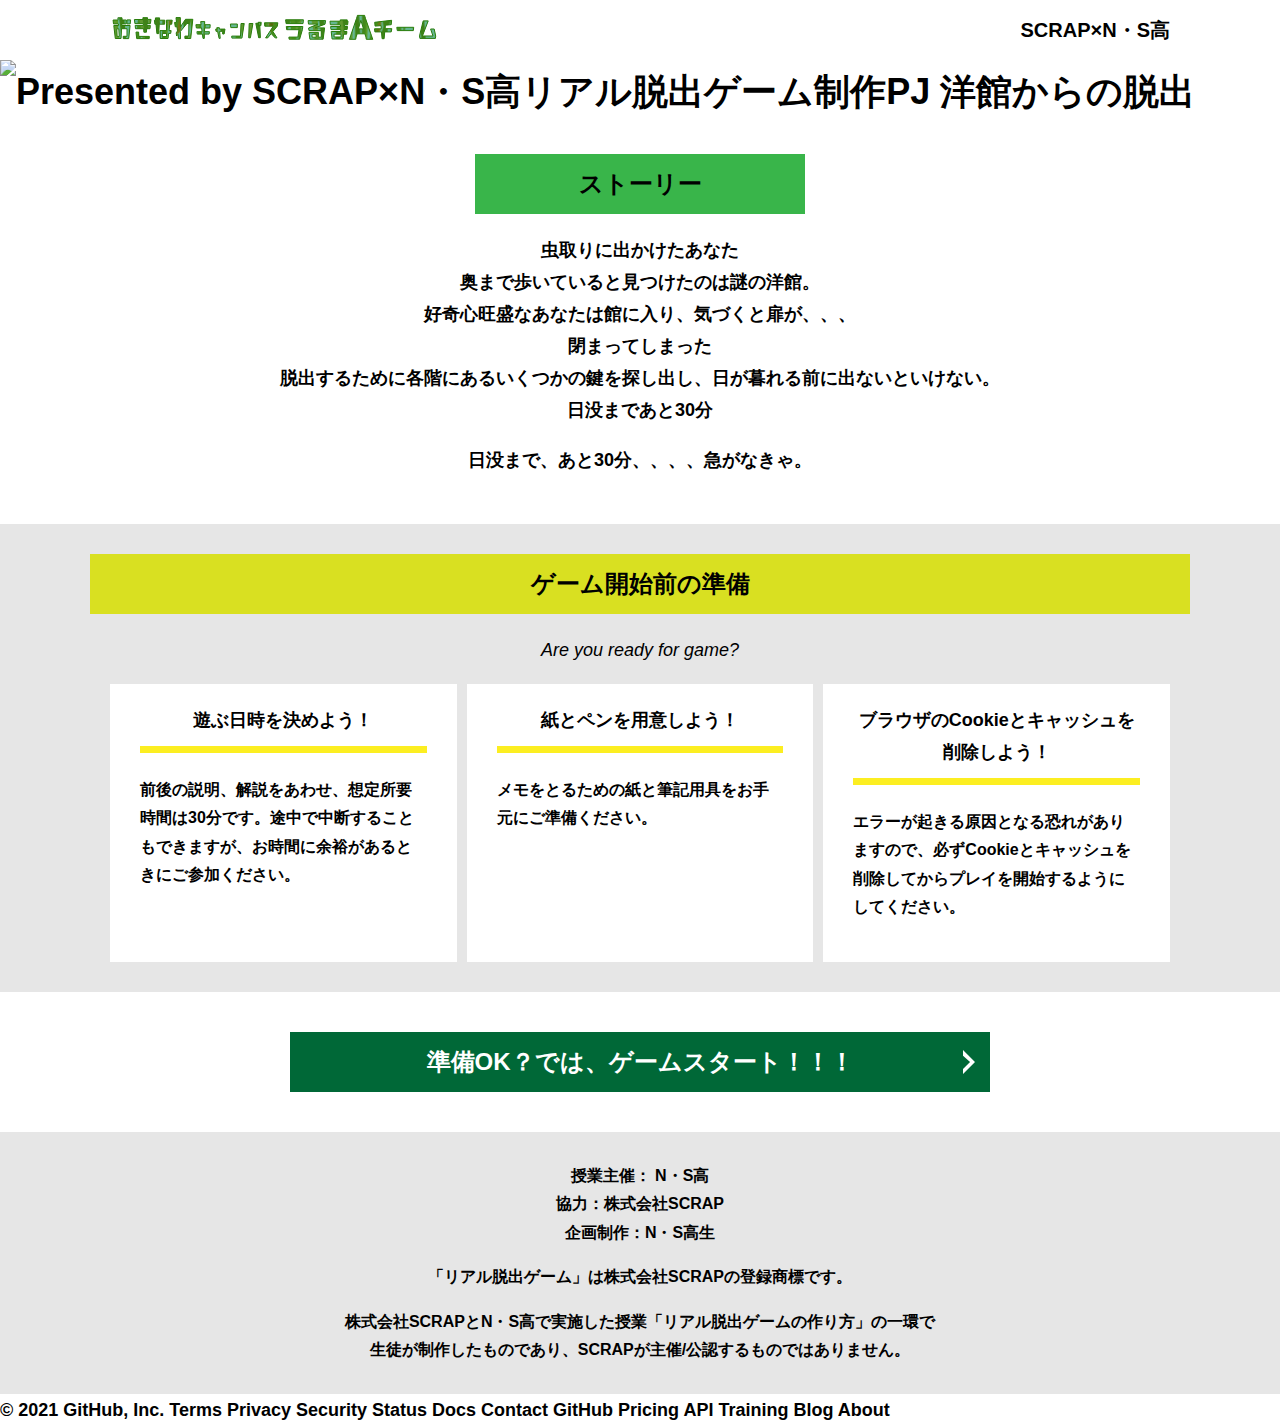
==== commit 048506f6: "Update index.html" ====
--- a/index.html
+++ b/index.html
@@ -18,12 +18,12 @@
   <header class="header">
     <div class="container">
       <div class="header__logo"><img src="assets/images/logo.svg" alt="チームロゴ"></div>
-      <div class="header__name">N・S高生制作サイト</div>
+      <div class="header__name">SCRAP×N・S高</div>
     </div>
   </header>
   <main class="main index-page">
     <!-- タイトルエリア　ここから -->
-    <h1 class="main-title"><img src="assets/images/チームロゴ.png" alt="Presented by SCRAP×N・S高リアル脱出ゲーム制作PJ 洋館からの脱出"></h1>
+    <h1 class="main-title"><img src="assets/images/ios__________.jpeg" alt="Presented by SCRAP×N・S高リアル脱出ゲーム制作PJ 洋館からの脱出"></h1>
     <!-- タイトルエリア　ここまで -->
     <section class="section section--story">
       <div class="container">
@@ -94,3 +94,15 @@
   </footer>
 </body>
 </html>
+© 2021 GitHub, Inc.
+Terms
+Privacy
+Security
+Status
+Docs
+Contact GitHub
+Pricing
+API
+Training
+Blog
+About
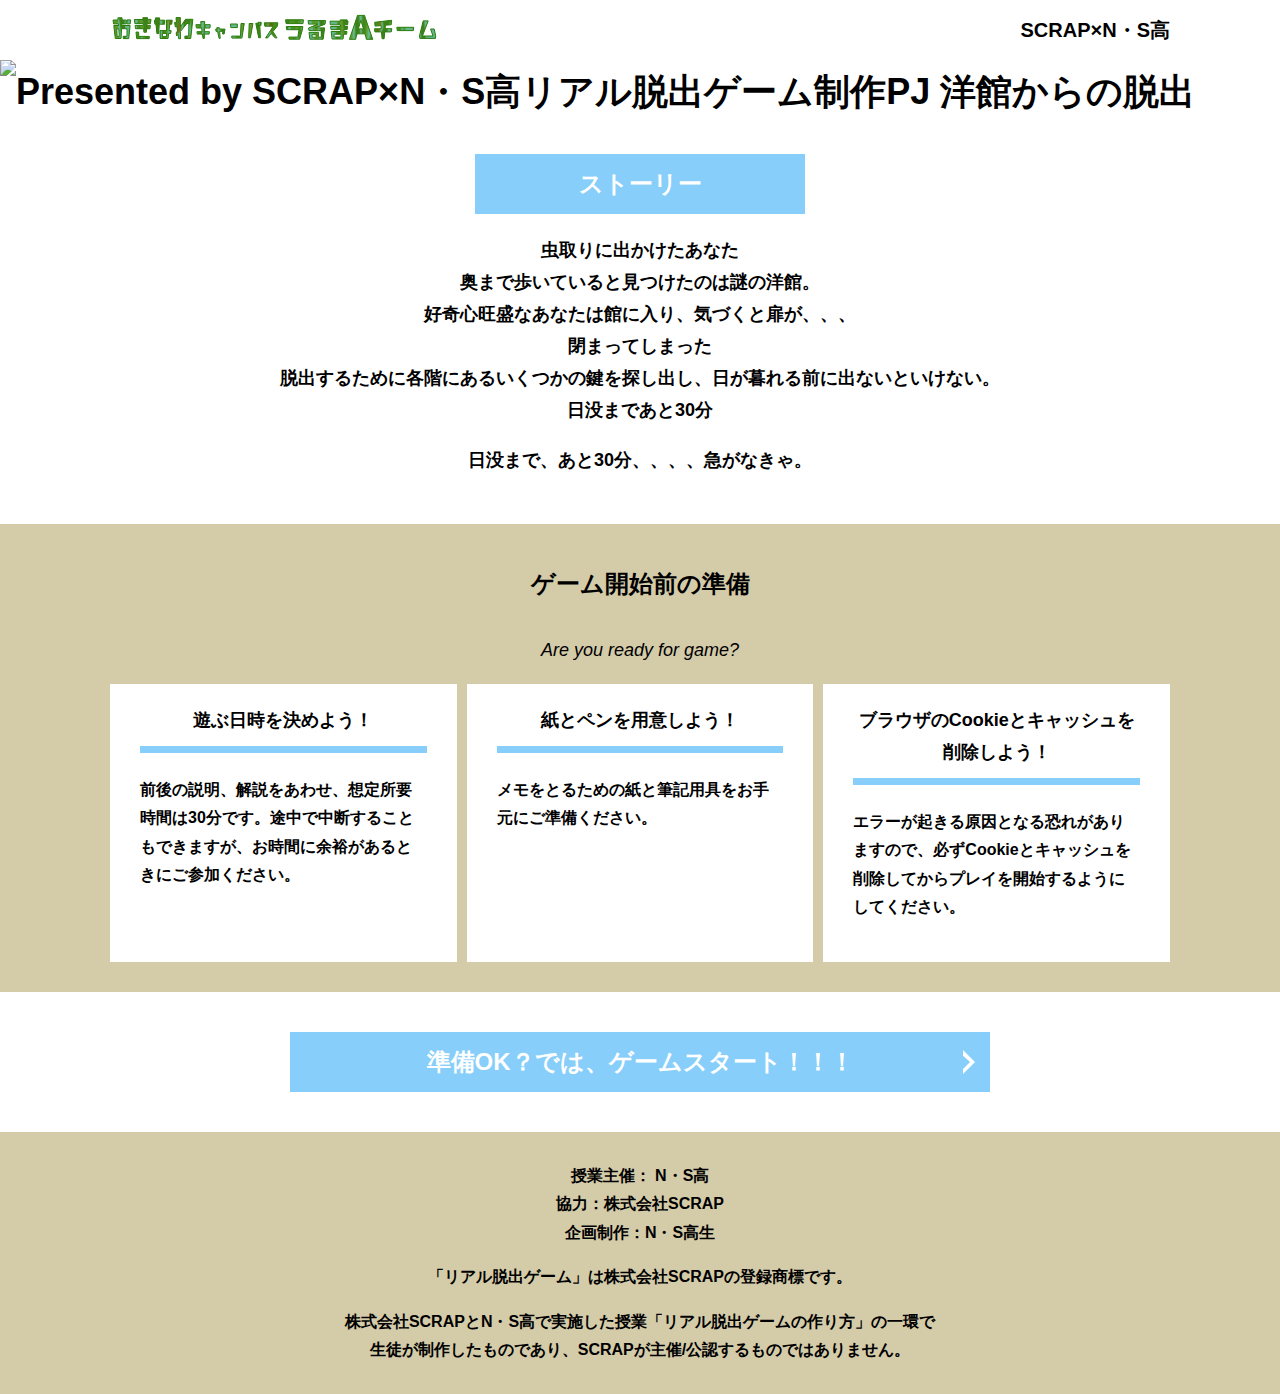
==== commit 3dce0267: "Update index.html" ====
--- a/index.html
+++ b/index.html
@@ -94,15 +94,3 @@
   </footer>
 </body>
 </html>
-© 2021 GitHub, Inc.
-Terms
-Privacy
-Security
-Status
-Docs
-Contact GitHub
-Pricing
-API
-Training
-Blog
-About
--- a/assets/css/style.css
+++ b/assets/css/style.css
@@ -1,3 +1,4 @@
+
 @charset "UTF-8";
 /****************************
  * 共通CSSのテンプレートです。
@@ -78,7 +79,8 @@
   display: block;
   border: none;
   margin: 0 auto;
-  background-color: #006837;
+  background-color: #00bfff
+;
   color: #fff;
   width: 287px;
   height: 55px;
@@ -175,7 +177,7 @@
   content: '';
   width: calc(100% - 60px);
   height: 7px;
-  background-color: #fcee21;
+  background-color: #87cefa;
   position: absolute;
   top: -10px;
   left: 30px;
@@ -239,15 +241,14 @@
 * Color
 *********************/
 .bg-color--keycolor {
-  background-color: #39b54a;
+  background-color: #d4cba9;
 }
 
 .bg-color--subcolor {
-  background-color: #d9e021;
 }
 
 .bg-color--gray {
-  background-color: #e6e6e6;
+  background-color: #d4cba9 ;
 }
 
 /*********************
@@ -274,7 +275,7 @@
   line-height: 1.75;
   text-align: center;
   padding: 9px 20px;
-  background-color: #d9e021;
+  background-color: 色;
   margin: 0 -20px 20px -20px;
 }
 
@@ -284,20 +285,21 @@
 }
 
 .section-title--keycolorlight {
-  background-color: #8cc63f;
+  background-color:#d4cba9;
 }
 
 .section-title--keycolorlight .section-title__stage {
-  color: #fff;
+  color: #000;
 }
 
 .section-title--keycolor {
-  background-color: #39b54a;
+  background-color: #87cefa;
 }
 
 .section-title--story {
   width: 330px;
   margin: 0 auto 20px;
+  color: #fff;
 }
 
 .section-title--border {
@@ -307,7 +309,7 @@
   line-height: 1.06667;
   margin: 0;
   padding-bottom: 15px;
-  color: #006837;
+  color: #000;
 }
 
 .section-title--border::after {
@@ -336,7 +338,7 @@
   display: block;
   text-decoration: none;
   cursor: pointer;
-  background-color: #006837;
+  background-color: #87cefa;
   color: #fff;
   font-size: 24px;
   line-height: 1.54167;
@@ -441,7 +443,7 @@
 }
 
 .err-message {
-  color: #c1272d;
+  color: #000;
   font-size: 18px;
   text-align: center;
 }
@@ -450,10 +452,11 @@
   text-align: center;
   display: block;
   margin-top: 20px;
+  color: #000;
 }
 
 .clear-message {
-  background-color: #d9e021;
+  background-color: #fff;
   padding: 30px 30px 60px;
   position: relative;
 }
@@ -462,7 +465,7 @@
   position: relative;
   display: block;
   text-align: center;
-  color: #006837;
+  color: #000;
   font-size: 30px;
   padding-bottom: 10px;
   margin-bottom: 35px;
@@ -509,4 +512,4 @@
 .hidden {
   display: none;
 }
-/*# sourceMappingURL=style.css.map */+/*# sourceMappingURL=style.css.map */
